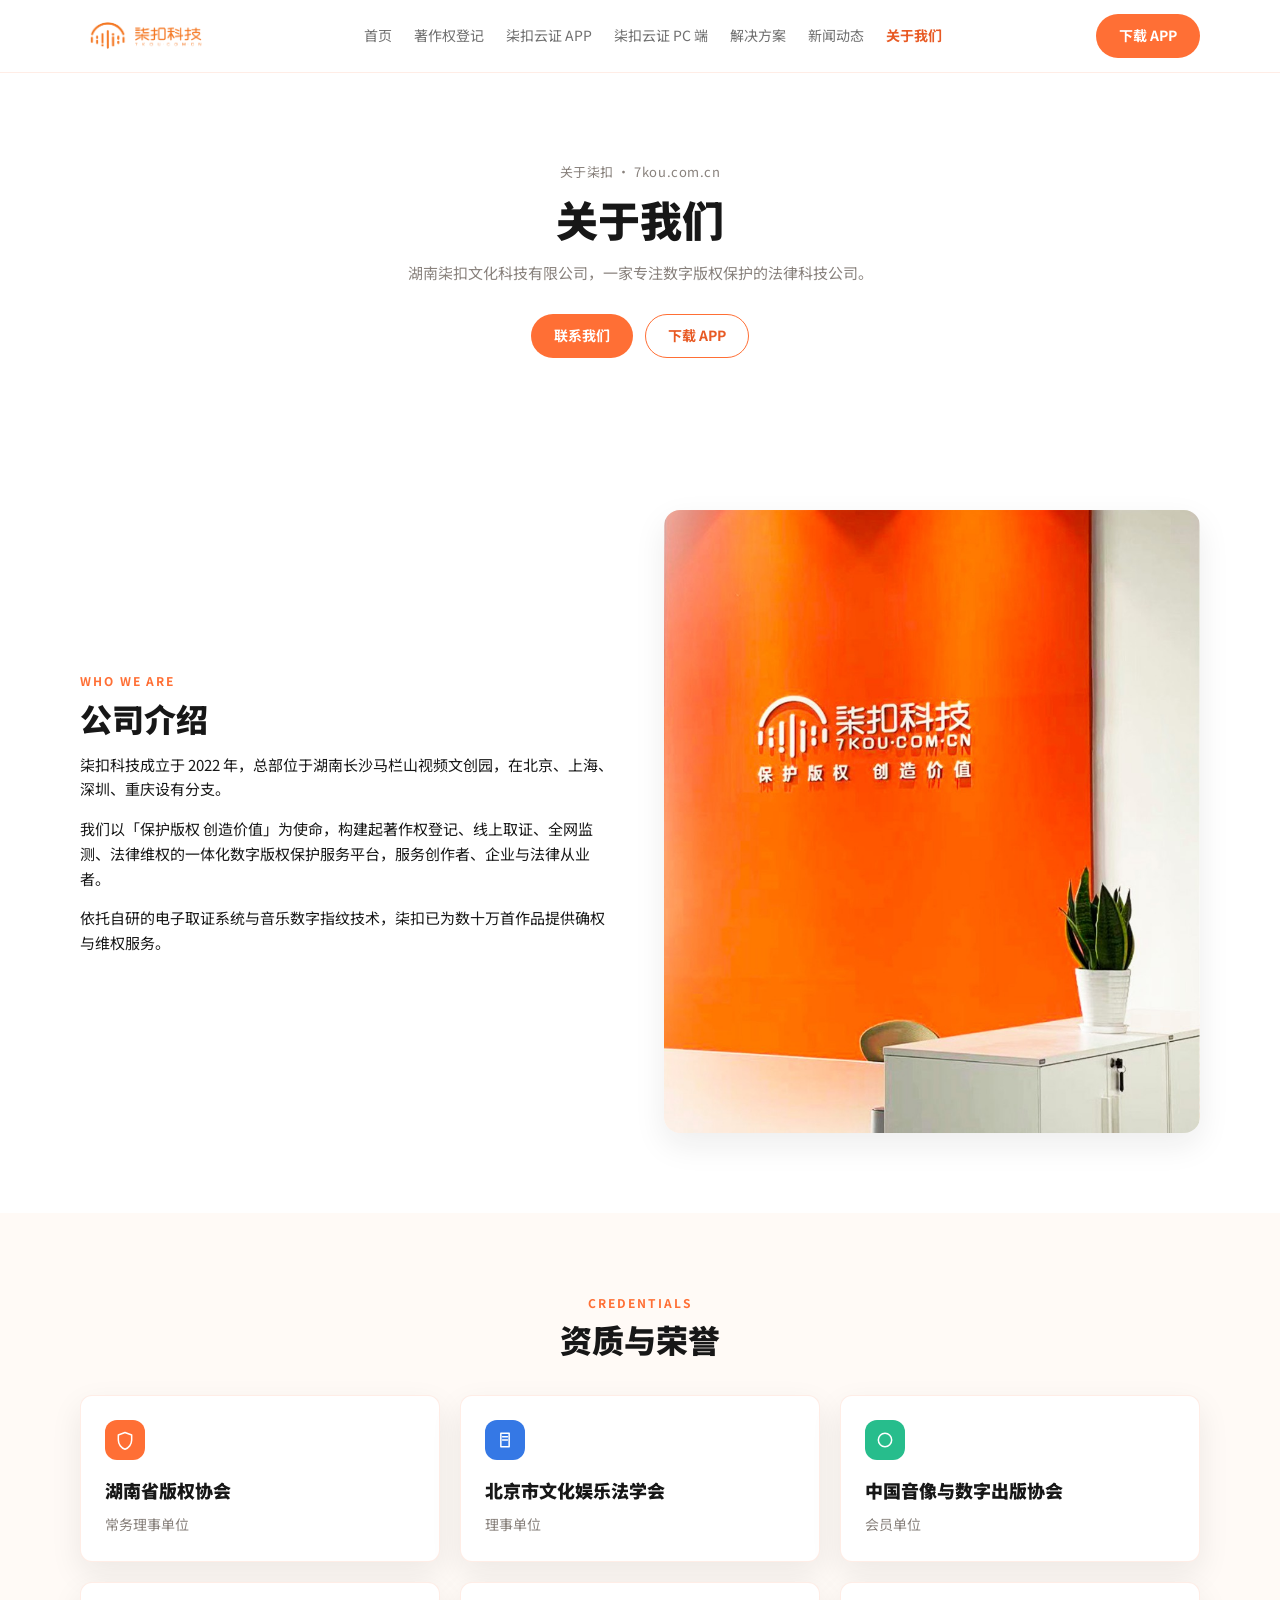
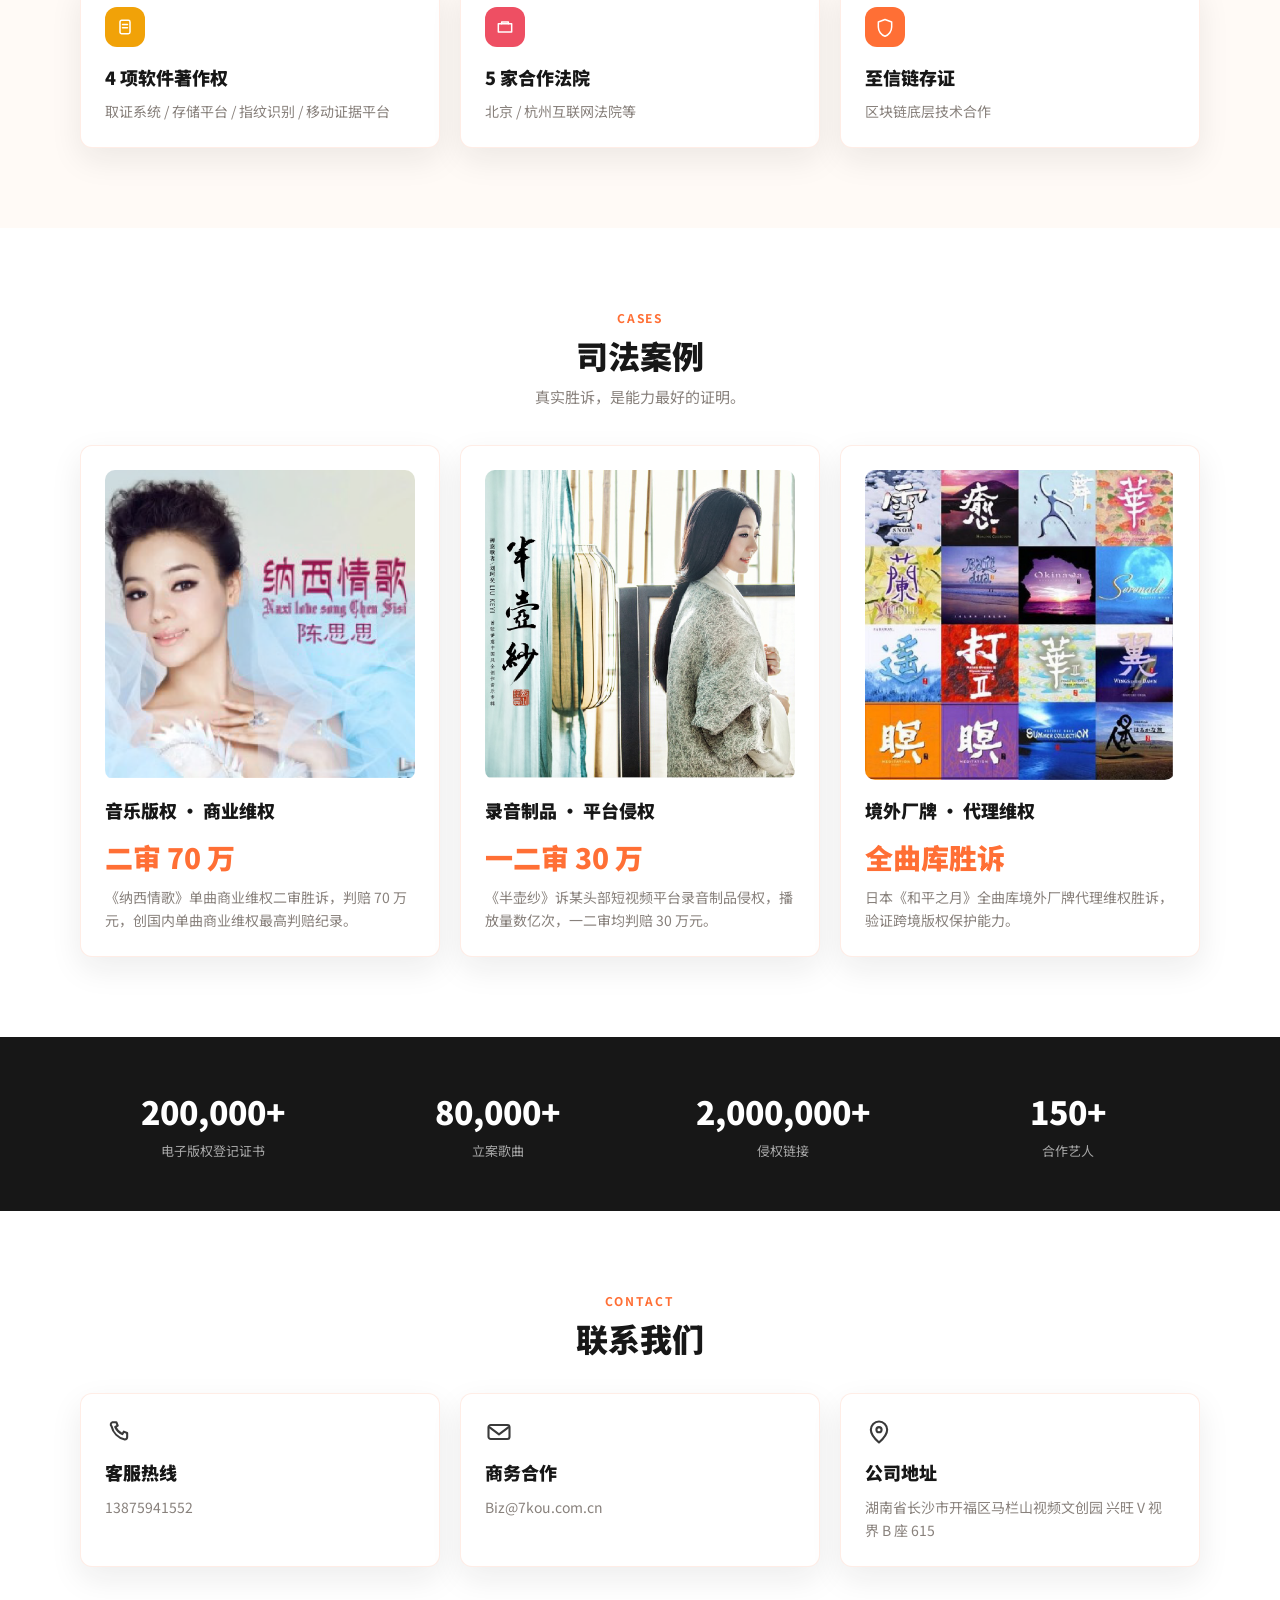
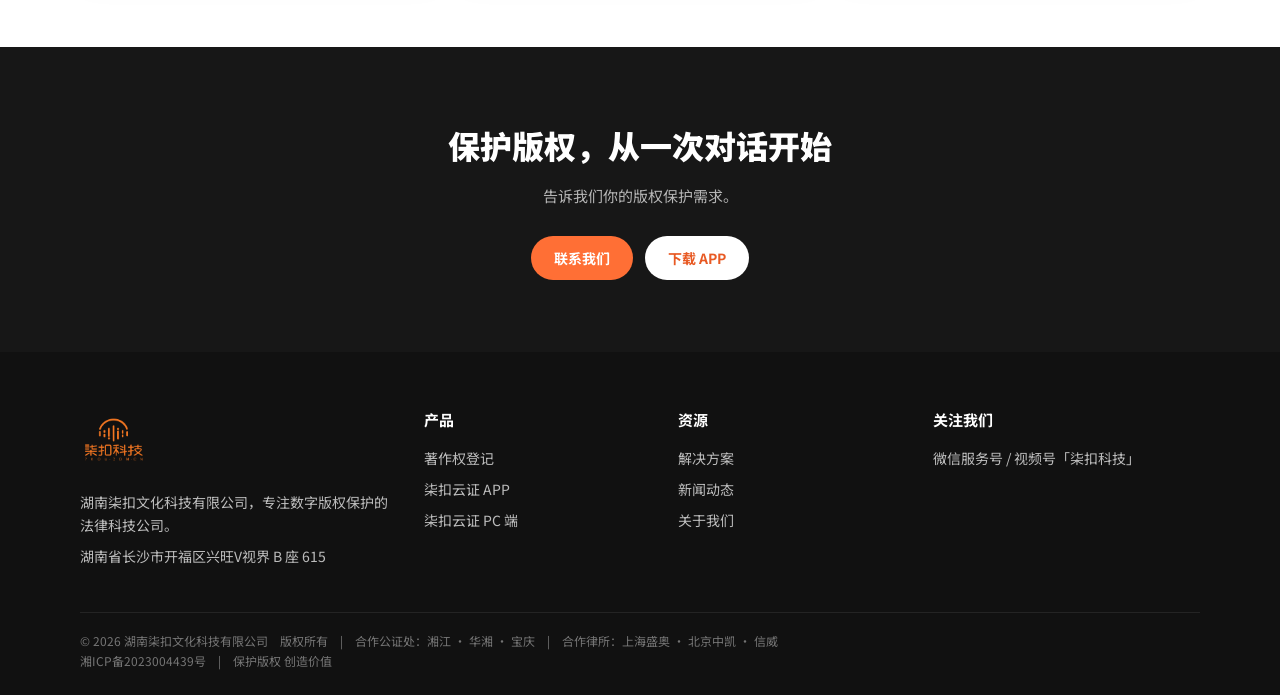
==== about.html @ 28de8e58 "Add the Qikou official website pages, assets, and UI review screenshots. Co-authored-by: Cursor <cur" ====
<!DOCTYPE html>
<html lang="zh-CN">
<head>
  <meta charset="UTF-8">
  <meta name="viewport" content="width=device-width, initial-scale=1.0">
  <title>关于我们 · 柒扣科技</title>
  <link rel="stylesheet" href="assets/site.css">
</head>
<body>
  <header class="site-header">
    <div class="wrap header-inner">
      <a class="brand" href="index.html">
        <img class="brand-logo brand-logo-h" src="assets/logo-h.png" alt="柒扣科技">
      </a>
      <button class="menu-toggle" type="button" aria-label="打开菜单">☰</button>
      <nav class="nav">
        <a href="index.html">首页</a>
        <a href="copyright.html">著作权登记</a>
        <a href="app.html">柒扣云证 APP</a>
        <a href="pc.html">柒扣云证 PC 端</a>
        <a href="solutions.html">解决方案</a>
        <a href="news.html">新闻动态</a>
        <a class="is-active" href="about.html">关于我们</a>
      </nav>
      <a class="btn btn-primary header-cta" href="download.html">下载 APP</a>
    </div>
  </header>

  <section class="hero">
    <div class="wrap">
      <p class="eyebrow">关于柒扣 · 7kou.com.cn</p>
      <h1>关于我们</h1>
      <p class="lead">湖南柒扣文化科技有限公司，一家专注数字版权保护的法律科技公司。</p>
      <div class="hero-actions">
        <a class="btn btn-primary" href="#contact">联系我们</a>
        <a class="btn btn-ghost" href="download.html">下载 APP</a>
      </div>
    </div>
  </section>

  <section class="section">
    <div class="wrap split">
      <div>
        <p class="section-kicker">WHO WE ARE</p>
        <h2 class="section-title">公司介绍</h2>
        <p>柒扣科技成立于 2022 年，总部位于湖南长沙马栏山视频文创园，在北京、上海、深圳、重庆设有分支。</p>
        <p>我们以「保护版权 创造价值」为使命，构建起著作权登记、线上取证、全网监测、法律维权的一体化数字版权保护服务平台，服务创作者、企业与法律从业者。</p>
        <p>依托自研的电子取证系统与音乐数字指纹技术，柒扣已为数十万首作品提供确权与维权服务。</p>
      </div>
      <img class="fill-photo is-wide" src="assets/fill-office.png" alt="柒扣科技办公前台">
    </div>
  </section>

  <section class="section is-soft">
    <div class="wrap">
      <div class="section-head">
        <p class="section-kicker">CREDENTIALS</p>
        <h2 class="section-title">资质与荣誉</h2>
      </div>
      <div class="cards cards-6">
        <article class="card">
          <div class="icon-box icon-orange" aria-hidden="true"><svg viewBox="0 0 24 24"><path d="M12 3 4 6v6c0 5 3.4 9.7 8 11 4.6-1.3 8-6 8-11V6l-8-3z"></path></svg></div>
          <h3>湖南省版权协会</h3>
          <p>常务理事单位</p>
        </article>
        <article class="card">
          <div class="icon-box icon-video" aria-hidden="true"><svg viewBox="0 0 24 24"><path d="M7 4h10v16H7z"></path><path d="M9 8h6M9 12h6"></path></svg></div>
          <h3>北京市文化娱乐法学会</h3>
          <p>理事单位</p>
        </article>
        <article class="card">
          <div class="icon-box icon-safe" aria-hidden="true"><svg viewBox="0 0 24 24"><circle cx="12" cy="12" r="8"></circle></svg></div>
          <h3>中国音像与数字出版协会</h3>
          <p>会员单位</p>
        </article>
        <article class="card">
          <div class="icon-box icon-web" aria-hidden="true"><svg viewBox="0 0 24 24"><rect x="6" y="4" width="12" height="16" rx="2"></rect><path d="M9 9h6M9 13h6"></path></svg></div>
          <h3>4 项软件著作权</h3>
          <p>取证系统 / 存储平台 / 指纹识别 / 移动证据平台</p>
        </article>
        <article class="card">
          <div class="icon-box icon-audio" aria-hidden="true"><svg viewBox="0 0 24 24"><path d="M4 8h16v10H4z"></path><path d="M8 8V6h8v2"></path></svg></div>
          <h3>5 家合作法院</h3>
          <p>北京 / 杭州互联网法院等</p>
        </article>
        <article class="card">
          <div class="icon-box icon-orange" aria-hidden="true"><svg viewBox="0 0 24 24"><path d="M12 3 4 6v6c0 5 3.4 9.7 8 11 4.6-1.3 8-6 8-11V6l-8-3z"></path></svg></div>
          <h3>至信链存证</h3>
          <p>区块链底层技术合作</p>
        </article>
      </div>
    </div>
  </section>

  <section class="section">
    <div class="wrap">
      <div class="section-head">
        <p class="section-kicker">CASES</p>
        <h2 class="section-title">司法案例</h2>
        <p class="section-desc">真实胜诉，是能力最好的证明。</p>
      </div>
      <div class="cards cards-3">
        <article class="card case-card">
          <img class="case-cover" src="assets/柒扣科技登录界面-13.png" alt="纳西情歌">
          <h3>音乐版权 · 商业维权</h3>
          <p class="amount">二审 70 万</p>
          <p>《纳西情歌》单曲商业维权二审胜诉，判赔 70 万元，创国内单曲商业维权最高判赔纪录。</p>
        </article>
        <article class="card case-card">
          <img class="case-cover" src="assets/柒扣科技登录界面-14.png" alt="半壶纱">
          <h3>录音制品 · 平台侵权</h3>
          <p class="amount">一二审 30 万</p>
          <p>《半壶纱》诉某头部短视频平台录音制品侵权，播放量数亿次，一二审均判赔 30 万元。</p>
        </article>
        <article class="card case-card">
          <img class="case-cover" src="assets/柒扣科技登录界面-15.png" alt="日本和平之月全曲库">
          <h3>境外厂牌 · 代理维权</h3>
          <p class="amount">全曲库胜诉</p>
          <p>日本《和平之月》全曲库境外厂牌代理维权胜诉，验证跨境版权保护能力。</p>
        </article>
      </div>
    </div>
  </section>

  <section class="stats">
    <div class="wrap stats-grid">
      <div><b>200,000+</b><span>电子版权登记证书</span></div>
      <div><b>80,000+</b><span>立案歌曲</span></div>
      <div><b>2,000,000+</b><span>侵权链接</span></div>
      <div><b>150+</b><span>合作艺人</span></div>
    </div>
  </section>

  <section class="section" id="contact">
    <div class="wrap">
      <div class="section-head">
        <p class="section-kicker">CONTACT</p>
        <h2 class="section-title">联系我们</h2>
      </div>
      <div class="cards cards-3">
        <article class="card">
          <div class="contact-icon" aria-hidden="true"><svg viewBox="0 0 24 24"><path d="M6.4 3.6h3.3l1.2 2.9-2.1 1.2a12.2 12.2 0 0 0 6.1 6.1l1.2-2.1 2.9 1.2v3.3A2 2 0 0 1 17 18.4 15.2 15.2 0 0 1 5.6 7a2 2 0 0 1 .8-3.4z"></path></svg></div>
          <h3>客服热线</h3>
          <p><a href="tel:13875941552">13875941552</a></p>
        </article>
        <article class="card">
          <div class="contact-icon" aria-hidden="true"><svg viewBox="0 0 24 24"><rect x="3" y="6" width="18" height="12" rx="2"></rect><path d="m4 8 8 6 8-6"></path></svg></div>
          <h3>商务合作</h3>
          <p><a href="mailto:Biz@7kou.com.cn">Biz@7kou.com.cn</a></p>
        </article>
        <article class="card">
          <div class="contact-icon" aria-hidden="true"><svg viewBox="0 0 24 24"><path d="M12 21s7-6.2 7-11a7 7 0 1 0-14 0c0 4.8 7 11 7 11z"></path><circle cx="12" cy="10" r="2.2"></circle></svg></div>
          <h3>公司地址</h3>
          <p>湖南省长沙市开福区马栏山视频文创园 兴旺 V 视界 B 座 615</p>
        </article>
      </div>
    </div>
  </section>

  <section class="cta">
    <div class="wrap">
      <h2>保护版权，从一次对话开始</h2>
      <p>告诉我们你的版权保护需求。</p>
      <div class="cta-actions">
        <a class="btn btn-primary" href="tel:13875941552">联系我们</a>
        <a class="btn btn-light" href="download.html">下载 APP</a>
      </div>
    </div>
  </section>

  <footer class="site-footer">
    <div class="wrap footer-grid">
      <div>
        <a class="brand" href="index.html"><img class="brand-logo brand-logo-v" src="assets/logo-v.png" alt="柒扣科技"></a>
        <p>湖南柒扣文化科技有限公司，专注数字版权保护的法律科技公司。</p>
        <p>湖南省长沙市开福区兴旺V视界 B 座 615</p>
      </div>
      <div><h3>产品</h3><a href="copyright.html">著作权登记</a><a href="app.html">柒扣云证 APP</a><a href="pc.html">柒扣云证 PC 端</a></div>
      <div><h3>资源</h3><a href="solutions.html">解决方案</a><a href="news.html">新闻动态</a><a href="about.html">关于我们</a></div>
      <div><h3>关注我们</h3><p>微信服务号 / 视频号「柒扣科技」</p></div>
    </div>
    <div class="wrap footer-bottom">
      © 2026 湖南柒扣文化科技有限公司　版权所有　|　合作公证处：湘江 · 华湘 · 宝庆　|　合作律所：上海盛奥 · 北京中凯 · 信威<br>
      湘ICP备2023004439号　|　保护版权 创造价值
    </div>
  </footer>
  <script src="assets/site.js"></script>
</body>
</html>
---- assets/site.css ----
@import url("fonts.css");

:root {
  --orange: #ff6f35;
  --orange-dark: #e85a24;
  --orange-soft: #fff0e8;
  --orange-faint: #fffaf6;
  --paper: #fff8f3;
  --text: #171717;
  --muted: #88817c;
  --line: rgba(255, 111, 53, 0.12);
  --card: #fff;
  --shadow: 0 12px 32px rgba(23, 23, 23, 0.08);
  --radius: 12px;
  --photo: #26bda9;
  --photo-bg: #dff8f2;
  --web: #f1a208;
  --web-bg: #fff2d8;
  --audio: #ee4f63;
  --audio-bg: #ffe4ea;
  --video: #3578e5;
  --video-bg: #e3edff;
  --screen: #a94ee8;
  --screen-bg: #f0ddff;
  --safe: #27bd8c;
  --safe-bg: #ddf8ed;
}

*,
*::before,
*::after {
  box-sizing: border-box;
}

html,
body {
  margin: 0;
  min-height: 100%;
}

body {
  background: #fff;
  color: var(--text);
  font-family: var(--body-font);
  font-size: 15px;
  line-height: 1.65;
}

a {
  color: inherit;
  text-decoration: none;
}

img {
  max-width: 100%;
}

.wrap {
  width: min(1120px, calc(100% - 48px));
  margin: 0 auto;
}

.site-header {
  position: sticky;
  top: 0;
  z-index: 20;
  background: rgba(255, 255, 255, 0.96);
  border-bottom: 1px solid var(--line);
}

.header-inner {
  min-height: 72px;
  display: flex;
  align-items: center;
  gap: 24px;
}

.brand {
  display: inline-flex;
  align-items: center;
  flex-shrink: 0;
}

.brand-logo {
  display: block;
  width: auto;
  height: auto;
}

.brand-logo-h {
  height: 42px;
}

.brand-logo-v {
  width: 66px;
}

.nav {
  flex: 1;
  display: flex;
  justify-content: center;
  gap: 22px;
  font-size: 14px;
  color: rgba(23, 23, 23, 0.62);
}

.nav a:hover,
.nav a.is-active {
  color: var(--orange-dark);
  font-weight: 700;
}

.header-cta {
  margin-left: auto;
}

.btn {
  display: inline-flex;
  align-items: center;
  justify-content: center;
  min-height: 44px;
  padding: 0 22px;
  border-radius: 999px;
  border: 1px solid transparent;
  font-family: var(--title-font);
  font-size: 14px;
  font-weight: 700;
  cursor: pointer;
}

.btn-primary {
  background: var(--orange);
  color: #fff;
}

.btn-primary:hover {
  background: var(--orange-dark);
}

.btn-ghost {
  background: #fff;
  color: var(--orange-dark);
  border-color: var(--orange);
}

.btn-ghost:hover {
  background: var(--orange-soft);
}

.btn-on-dark {
  background: transparent;
  color: #fff;
  border-color: rgba(255, 255, 255, 0.7);
}

.btn-on-dark:hover {
  background: rgba(255, 255, 255, 0.08);
}

.btn-light {
  background: #fff;
  color: var(--orange-dark);
}

.hero {
  padding: 88px 0 72px;
  text-align: center;
}

.hero.is-split {
  text-align: left;
}

.hero-grid {
  display: grid;
  grid-template-columns: 1.35fr 0.65fr;
  gap: 32px;
  align-items: center;
}

.eyebrow {
  margin: 0 0 12px;
  color: var(--muted);
  font-size: 13px;
  letter-spacing: 0.04em;
}

.hero h1,
.section-title {
  margin: 0;
  font-family: var(--title-font);
  font-weight: 900;
  line-height: 1.2;
}

.hero h1 {
  font-size: 42px;
}

.hero h1 em,
.section-title em,
.mark {
  font-style: normal;
  color: var(--orange);
}

.lead {
  max-width: 640px;
  margin: 16px auto 0;
  color: var(--muted);
}

.hero.is-split .lead {
  margin-left: 0;
}

.hero-actions,
.cta-actions {
  display: flex;
  justify-content: center;
  gap: 12px;
  margin-top: 28px;
  flex-wrap: wrap;
}

.hero.is-split .hero-actions,
.split .hero-actions {
  justify-content: flex-start;
}

.hero.is-split .hero-actions {
  flex-wrap: nowrap;
}

.hero.is-split .hero-actions .btn {
  flex-shrink: 0;
  white-space: nowrap;
}

.section {
  padding: 80px 0;
}

.section.is-soft {
  background: var(--orange-faint);
}

.section.is-peach {
  background: var(--orange-soft);
}

.section-head {
  text-align: center;
  margin-bottom: 36px;
}

.section-kicker {
  margin: 0 0 8px;
  color: var(--orange);
  font-size: 12px;
  font-weight: 700;
  letter-spacing: 0.16em;
}

.section-title {
  font-size: 32px;
}

.section-desc {
  max-width: 560px;
  margin: 10px auto 0;
  color: var(--muted);
}

.cards {
  display: grid;
  gap: 20px;
}

.cards-3 {
  grid-template-columns: repeat(3, 1fr);
}

.cards-2 {
  grid-template-columns: repeat(2, 1fr);
}

.cards-6 {
  grid-template-columns: repeat(3, 1fr);
}

.card {
  background: var(--card);
  border: 1px solid var(--line);
  border-radius: var(--radius);
  box-shadow: var(--shadow);
  padding: 24px;
}

.icon-box {
  width: 40px;
  height: 40px;
  display: grid;
  place-items: center;
  border-radius: 12px;
  margin-bottom: 16px;
}

.icon-box svg {
  width: 20px;
  height: 20px;
  fill: none;
  stroke: currentColor;
  stroke-width: 1.8;
  stroke-linecap: round;
  stroke-linejoin: round;
}

.icon-orange { background: var(--orange); color: #fff; }
.icon-photo { background: var(--photo); color: #fff; }
.icon-web { background: var(--web); color: #fff; }
.icon-audio { background: var(--audio); color: #fff; }
.icon-video { background: var(--video); color: #fff; }
.icon-screen { background: var(--screen); color: #fff; }
.icon-safe { background: var(--safe); color: #fff; }

.card h3,
.role-card h3,
.news-card h3,
.case-card h3 {
  margin: 0 0 8px;
  font-family: var(--title-font);
  font-size: 18px;
  font-weight: 900;
}

.card p,
.role-card p,
.news-card p {
  margin: 0;
  color: var(--muted);
  font-size: 14px;
}

.card-link {
  display: inline-block;
  margin-top: 16px;
  color: var(--orange-dark);
  font-weight: 700;
  font-size: 14px;
}

.pill {
  display: inline-flex;
  align-items: center;
  min-height: 26px;
  padding: 0 10px;
  border-radius: 999px;
  background: var(--orange-soft);
  color: var(--orange-dark);
  font-size: 12px;
  font-weight: 700;
}

.split {
  display: grid;
  grid-template-columns: 1fr 1fr;
  gap: 48px;
  align-items: center;
}

.steps {
  display: grid;
  gap: 16px;
  margin: 20px 0 0;
  padding: 0;
  list-style: none;
}

.steps li {
  display: grid;
  grid-template-columns: 28px 1fr;
  gap: 12px;
}

.step-num {
  width: 28px;
  height: 28px;
  border-radius: 50%;
  display: grid;
  place-items: center;
  background: var(--orange);
  color: #fff;
  font-size: 13px;
  font-weight: 700;
}

.fill-photo {
  width: 100%;
  height: auto;
  aspect-ratio: 3 / 4;
  object-fit: cover;
  border-radius: 16px;
  box-shadow: var(--shadow);
  display: block;
}

.fill-photo.is-wide {
  aspect-ratio: auto;
  min-height: 280px;
  height: 100%;
}

.contact-icon {
  width: 28px;
  height: 28px;
  margin-bottom: 12px;
  color: #3a3a3a;
}

.contact-icon svg {
  width: 28px;
  height: 28px;
  fill: none;
  stroke: currentColor;
  stroke-width: 1.8;
  stroke-linecap: round;
  stroke-linejoin: round;
}

.case-cover {
  width: 100%;
  aspect-ratio: 1;
  object-fit: cover;
  border-radius: 10px;
  margin-bottom: 16px;
  display: block;
}

.hero-slider {
  position: relative;
  width: 100%;
  max-width: 280px;
  margin-left: auto;
}

.hero-slider-viewport {
  overflow: hidden;
  background: #fff;
}

.hero-slider-track {
  display: flex;
  transition: transform 0.5s ease;
}

.hero-slide {
  flex: 0 0 100%;
  min-width: 0;
  display: flex;
  justify-content: center;
  align-items: center;
  padding: 8px 8px 32px;
}

.phone-shell {
  width: 240px;
  max-width: 100%;
  height: auto;
  aspect-ratio: 390 / 844;
  background: #171717;
  border-radius: 36px;
  padding: 12px 10px 14px;
  box-shadow: 0 16px 40px rgba(23, 23, 23, 0.18);
  overflow: hidden;
}

.phone-shell img {
  display: block;
  width: 100%;
  height: 100%;
  object-fit: cover;
  border-radius: 26px;
}

.slider-btn {
  position: absolute;
  top: 50%;
  z-index: 2;
  width: 40px;
  height: 40px;
  border: 0;
  border-radius: 50%;
  background: rgba(17, 17, 17, 0.55);
  color: #fff;
  font-size: 28px;
  line-height: 1;
  cursor: pointer;
  transform: translateY(-50%);
}

.slider-btn:hover {
  background: var(--orange);
}

.slider-btn.is-prev { left: 12px; }
.slider-btn.is-next { right: 12px; }

.slider-dots {
  position: absolute;
  left: 0;
  right: 0;
  bottom: 14px;
  display: flex;
  justify-content: center;
  gap: 8px;
}

.slider-dots button {
  width: 8px;
  height: 8px;
  padding: 0;
  border: 0;
  border-radius: 50%;
  background: rgba(23, 23, 23, 0.22);
  cursor: pointer;
}

.slider-dots button.is-active {
  width: 22px;
  border-radius: 999px;
  background: var(--orange);
}

.stats {
  background: #171717;
  color: #fff;
  padding: 48px 0;
}

.stats-grid {
  display: grid;
  grid-template-columns: repeat(4, 1fr);
  gap: 20px;
  text-align: center;
}

.stats b {
  display: block;
  font-family: var(--title-font);
  font-size: 32px;
  font-weight: 900;
}

.stats span {
  color: rgba(255, 255, 255, 0.62);
  font-size: 13px;
}

.case-card .amount {
  margin: 8px 0 6px;
  color: var(--orange);
  font-family: var(--title-font);
  font-size: 28px;
  font-weight: 900;
}

.role-card ul,
.bullet-list {
  margin: 12px 0 0;
  padding-left: 18px;
  color: var(--muted);
  font-size: 14px;
}

.role-card .sub {
  color: var(--orange);
  font-size: 13px;
  font-weight: 700;
}

.cta {
  background: #171717;
  color: #fff;
  padding: 72px 0;
  text-align: center;
}

.cta h2 {
  margin: 0;
  font-family: var(--title-font);
  font-size: 32px;
  font-weight: 900;
}

.cta p {
  margin: 12px 0 0;
  color: rgba(255, 255, 255, 0.68);
}

.site-footer {
  background: #111;
  color: rgba(255, 255, 255, 0.72);
  padding: 56px 0 24px;
  font-size: 14px;
}

.footer-grid {
  display: grid;
  grid-template-columns: 1.4fr 1fr 1fr 1.2fr;
  gap: 32px;
}

.site-footer h3 {
  margin: 0 0 14px;
  color: #fff;
  font-size: 15px;
  font-family: var(--title-font);
}

.site-footer a,
.site-footer p {
  display: block;
  margin: 0 0 8px;
}

.site-footer .brand {
  display: block;
  margin-bottom: 16px;
}

.footer-bottom {
  margin-top: 36px;
  padding-top: 18px;
  border-top: 1px solid rgba(255, 255, 255, 0.08);
  color: rgba(255, 255, 255, 0.42);
  font-size: 12px;
}

.news-card {
  display: grid;
  grid-template-columns: 160px 1fr;
  gap: 20px;
  align-items: start;
}

.news-meta {
  color: var(--muted);
  font-size: 13px;
}

.news-source {
  margin-top: 10px;
  color: var(--muted);
  font-size: 12px;
}

.menu-toggle {
  display: none;
  margin-left: auto;
  background: none;
  border: 0;
  font-size: 22px;
}

@media (max-width: 900px) {
  .nav,
  .header-cta {
    display: none;
  }

  .nav.is-open,
  .header-cta.is-open {
    display: flex;
  }

  .header-inner {
    flex-wrap: wrap;
    padding: 12px 0;
  }

  .menu-toggle {
    display: block;
  }

  .nav.is-open {
    width: 100%;
    flex-direction: column;
    align-items: flex-start;
    gap: 12px;
  }

  .hero h1 {
    font-size: 30px;
  }

  .brand-logo-h {
    height: 36px;
  }

  .hero.is-split .hero-actions {
    flex-wrap: wrap;
  }

  .hero-slider {
    max-width: 260px;
    margin: 0 auto;
  }

  .phone-shell {
    width: 220px;
  }

  .hero-grid,
  .split,
  .cards-3,
  .cards-6,
  .stats-grid,
  .footer-grid,
  .news-card {
    grid-template-columns: 1fr;
  }

  .section {
    padding: 56px 0;
  }
}
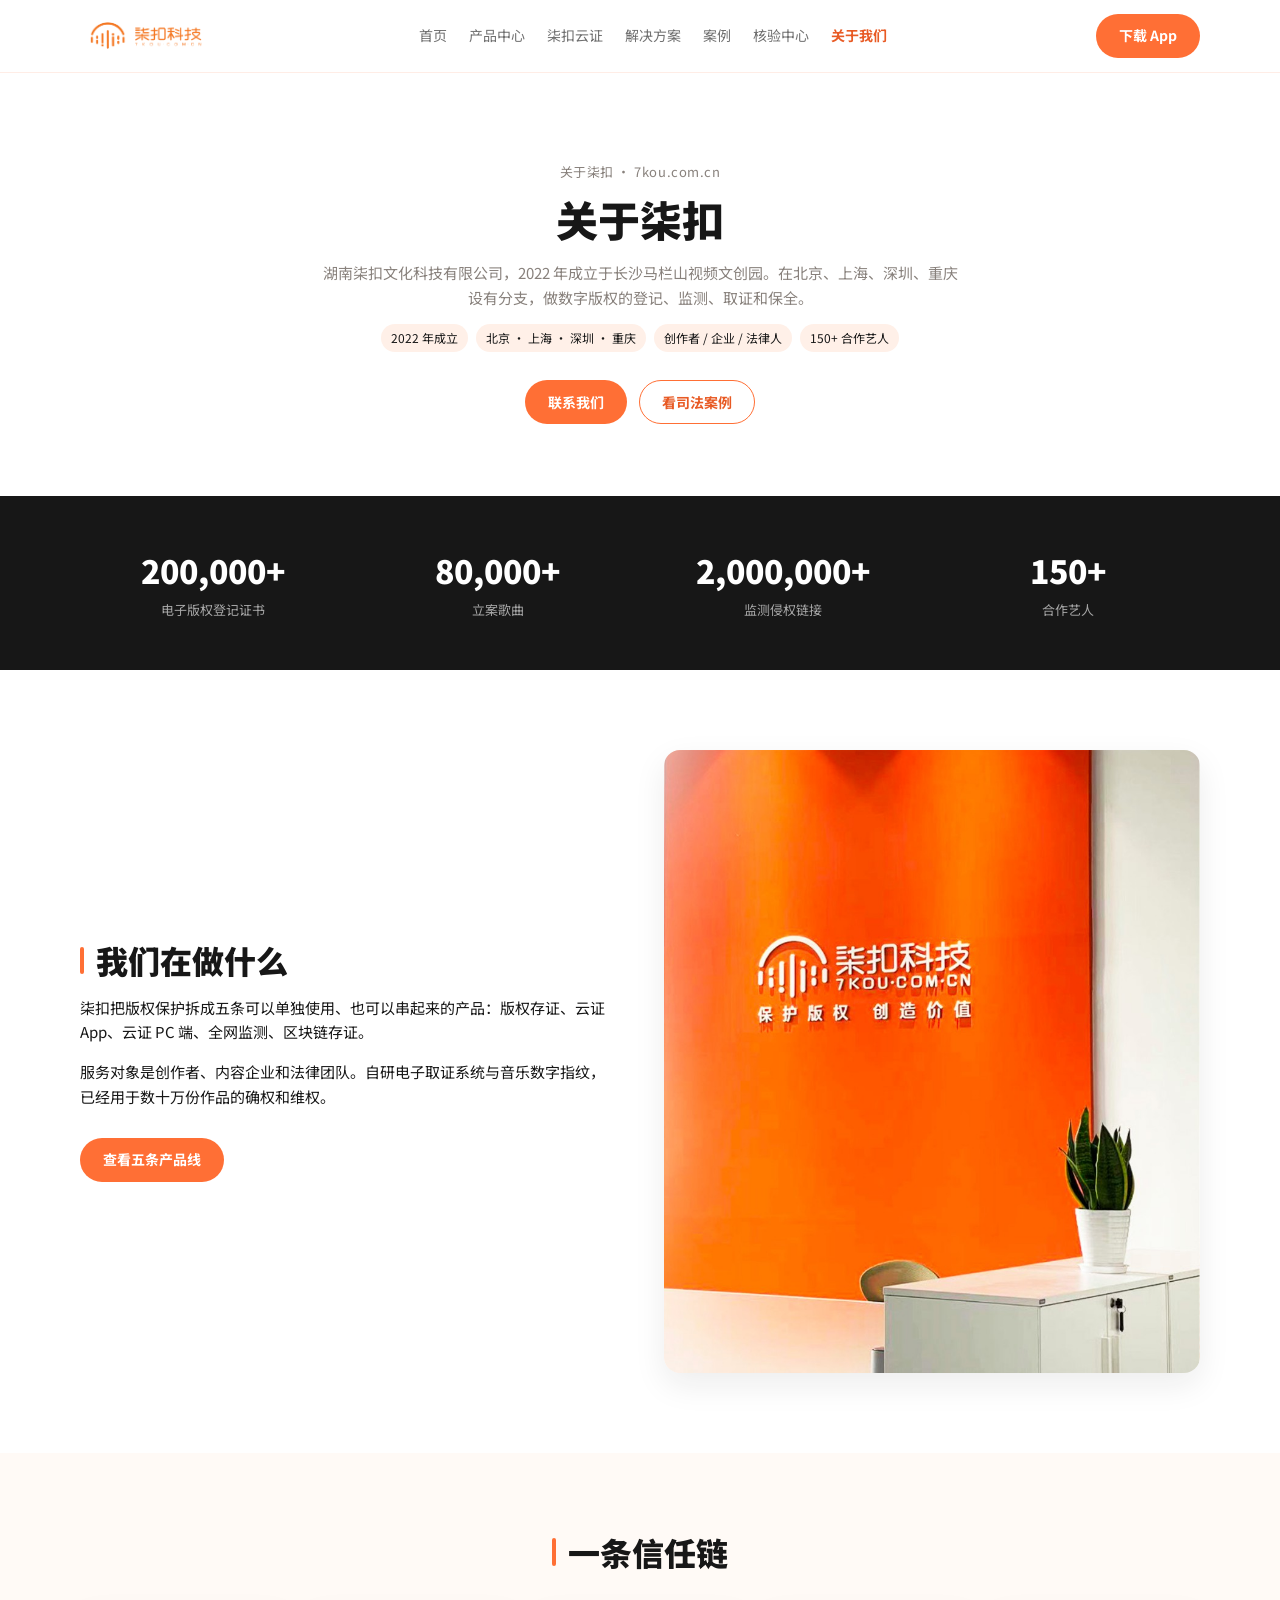
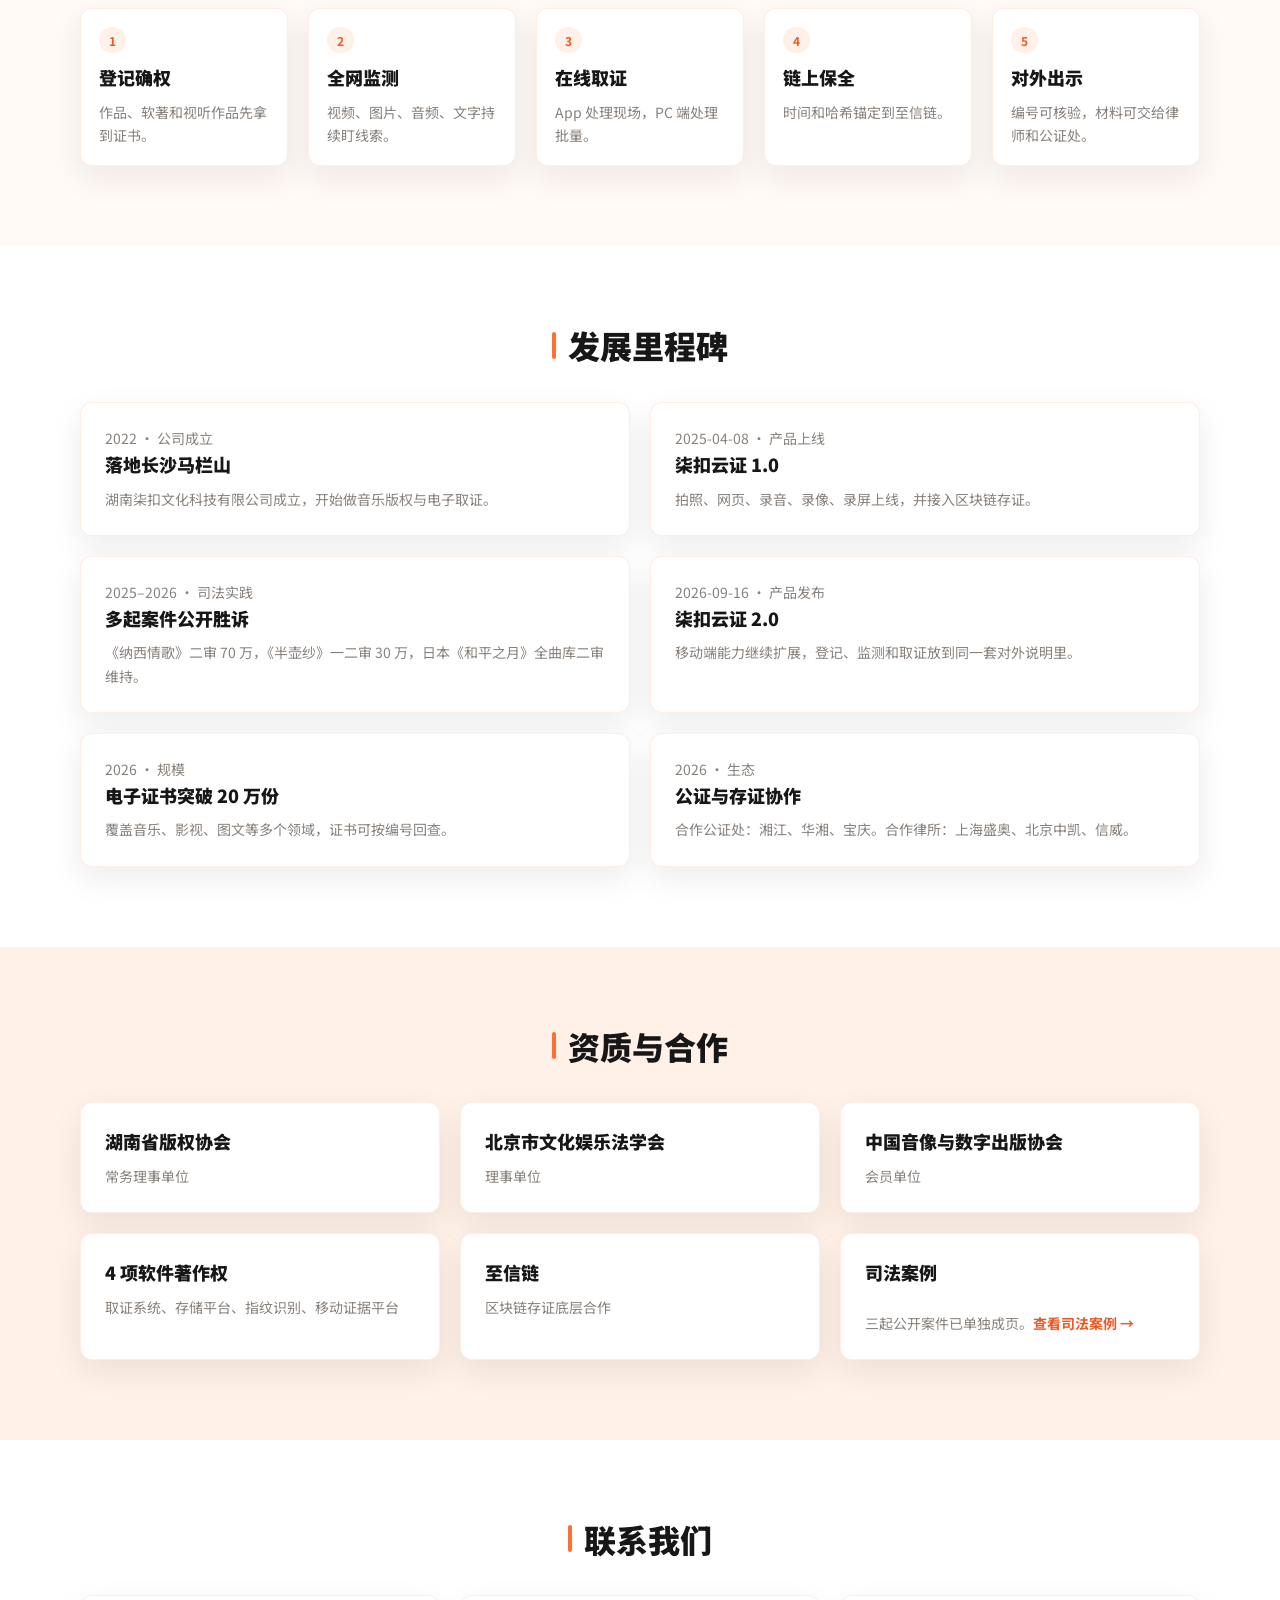
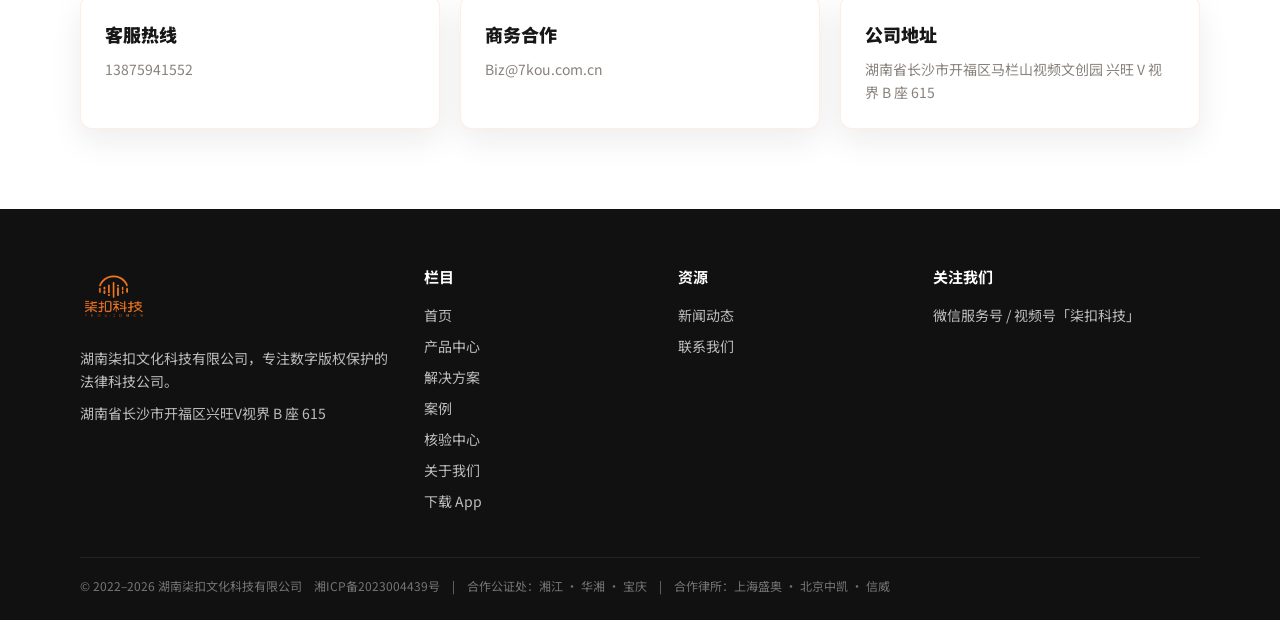
==== commit 24e4d7c1: "Publish the updated Qikou website and page screenshots. The homepage, navigation, and product pages " ====
--- a/about.html
+++ b/about.html
@@ -9,43 +9,55 @@
 <body>
   <header class="site-header">
     <div class="wrap header-inner">
-      <a class="brand" href="index.html">
-        <img class="brand-logo brand-logo-h" src="assets/logo-h.png" alt="柒扣科技">
-      </a>
+      <a class="brand" href="index.html"><img class="brand-logo brand-logo-h" src="assets/logo-h.png" alt="柒扣科技"></a>
       <button class="menu-toggle" type="button" aria-label="打开菜单">☰</button>
       <nav class="nav">
         <a href="index.html">首页</a>
-        <a href="copyright.html">著作权登记</a>
-        <a href="app.html">柒扣云证 APP</a>
-        <a href="pc.html">柒扣云证 PC 端</a>
+        <a href="products.html">产品中心</a>
+        <a href="pc.html">柒扣云证</a>
         <a href="solutions.html">解决方案</a>
-        <a href="news.html">新闻动态</a>
+        <a href="cases.html">案例</a>
+        <a href="download.html#verify">核验中心</a>
         <a class="is-active" href="about.html">关于我们</a>
       </nav>
-      <a class="btn btn-primary header-cta" href="download.html">下载 APP</a>
+      <a class="btn btn-primary header-cta" href="download.html">下载 App</a>
     </div>
   </header>
 
   <section class="hero">
     <div class="wrap">
       <p class="eyebrow">关于柒扣 · 7kou.com.cn</p>
-      <h1>关于我们</h1>
-      <p class="lead">湖南柒扣文化科技有限公司，一家专注数字版权保护的法律科技公司。</p>
+      <h1>关于柒扣</h1>
+      <p class="lead">湖南柒扣文化科技有限公司，2022 年成立于长沙马栏山视频文创园。在北京、上海、深圳、重庆设有分支，做数字版权的登记、监测、取证和保全。</p>
+      <div class="chip-row" style="justify-content:center">
+        <span class="chip">2022 年成立</span>
+        <span class="chip">北京 · 上海 · 深圳 · 重庆</span>
+        <span class="chip">创作者 / 企业 / 法律人</span>
+        <span class="chip">150+ 合作艺人</span>
+      </div>
       <div class="hero-actions">
         <a class="btn btn-primary" href="#contact">联系我们</a>
-        <a class="btn btn-ghost" href="download.html">下载 APP</a>
+        <a class="btn btn-ghost" href="cases.html">看司法案例</a>
       </div>
+    </div>
+  </section>
+
+  <section class="stats">
+    <div class="wrap stats-grid">
+      <div><b>200,000+</b><span>电子版权登记证书</span></div>
+      <div><b>80,000+</b><span>立案歌曲</span></div>
+      <div><b>2,000,000+</b><span>监测侵权链接</span></div>
+      <div><b>150+</b><span>合作艺人</span></div>
     </div>
   </section>
 
   <section class="section">
     <div class="wrap split">
       <div>
-        <p class="section-kicker">WHO WE ARE</p>
-        <h2 class="section-title">公司介绍</h2>
-        <p>柒扣科技成立于 2022 年，总部位于湖南长沙马栏山视频文创园，在北京、上海、深圳、重庆设有分支。</p>
-        <p>我们以「保护版权 创造价值」为使命，构建起著作权登记、线上取证、全网监测、法律维权的一体化数字版权保护服务平台，服务创作者、企业与法律从业者。</p>
-        <p>依托自研的电子取证系统与音乐数字指纹技术，柒扣已为数十万首作品提供确权与维权服务。</p>
+        <h2 class="section-title is-marked">我们在做什么</h2>
+        <p>柒扣把版权保护拆成五条可以单独使用、也可以串起来的产品：版权存证、云证 App、云证 PC 端、全网监测、区块链存证。</p>
+        <p>服务对象是创作者、内容企业和法律团队。自研电子取证系统与音乐数字指纹，已经用于数十万份作品的确权和维权。</p>
+        <div class="hero-actions"><a class="btn btn-primary" href="products.html">查看五条产品线</a></div>
       </div>
       <img class="fill-photo is-wide" src="assets/fill-office.png" alt="柒扣科技办公前台">
     </div>
@@ -54,40 +66,14 @@
   <section class="section is-soft">
     <div class="wrap">
       <div class="section-head">
-        <p class="section-kicker">CREDENTIALS</p>
-        <h2 class="section-title">资质与荣誉</h2>
+        <h2 class="section-title is-marked">一条信任链</h2>
       </div>
-      <div class="cards cards-6">
-        <article class="card">
-          <div class="icon-box icon-orange" aria-hidden="true"><svg viewBox="0 0 24 24"><path d="M12 3 4 6v6c0 5 3.4 9.7 8 11 4.6-1.3 8-6 8-11V6l-8-3z"></path></svg></div>
-          <h3>湖南省版权协会</h3>
-          <p>常务理事单位</p>
-        </article>
-        <article class="card">
-          <div class="icon-box icon-video" aria-hidden="true"><svg viewBox="0 0 24 24"><path d="M7 4h10v16H7z"></path><path d="M9 8h6M9 12h6"></path></svg></div>
-          <h3>北京市文化娱乐法学会</h3>
-          <p>理事单位</p>
-        </article>
-        <article class="card">
-          <div class="icon-box icon-safe" aria-hidden="true"><svg viewBox="0 0 24 24"><circle cx="12" cy="12" r="8"></circle></svg></div>
-          <h3>中国音像与数字出版协会</h3>
-          <p>会员单位</p>
-        </article>
-        <article class="card">
-          <div class="icon-box icon-web" aria-hidden="true"><svg viewBox="0 0 24 24"><rect x="6" y="4" width="12" height="16" rx="2"></rect><path d="M9 9h6M9 13h6"></path></svg></div>
-          <h3>4 项软件著作权</h3>
-          <p>取证系统 / 存储平台 / 指纹识别 / 移动证据平台</p>
-        </article>
-        <article class="card">
-          <div class="icon-box icon-audio" aria-hidden="true"><svg viewBox="0 0 24 24"><path d="M4 8h16v10H4z"></path><path d="M8 8V6h8v2"></path></svg></div>
-          <h3>5 家合作法院</h3>
-          <p>北京 / 杭州互联网法院等</p>
-        </article>
-        <article class="card">
-          <div class="icon-box icon-orange" aria-hidden="true"><svg viewBox="0 0 24 24"><path d="M12 3 4 6v6c0 5 3.4 9.7 8 11 4.6-1.3 8-6 8-11V6l-8-3z"></path></svg></div>
-          <h3>至信链存证</h3>
-          <p>区块链底层技术合作</p>
-        </article>
+      <div class="cards cards-5">
+        <article class="card"><span class="pill">1</span><h3>登记确权</h3><p>作品、软著和视听作品先拿到证书。</p></article>
+        <article class="card"><span class="pill">2</span><h3>全网监测</h3><p>视频、图片、音频、文字持续盯线索。</p></article>
+        <article class="card"><span class="pill">3</span><h3>在线取证</h3><p>App 处理现场，PC 端处理批量。</p></article>
+        <article class="card"><span class="pill">4</span><h3>链上保全</h3><p>时间和哈希锚定到至信链。</p></article>
+        <article class="card"><span class="pill">5</span><h3>对外出示</h3><p>编号可核验，材料可交给律师和公证处。</p></article>
       </div>
     </div>
   </section>
@@ -95,75 +81,53 @@
   <section class="section">
     <div class="wrap">
       <div class="section-head">
-        <p class="section-kicker">CASES</p>
-        <h2 class="section-title">司法案例</h2>
-        <p class="section-desc">真实胜诉，是能力最好的证明。</p>
+        <h2 class="section-title is-marked">发展里程碑</h2>
       </div>
-      <div class="cards cards-3">
-        <article class="card case-card">
-          <img class="case-cover" src="assets/柒扣科技登录界面-13.png" alt="纳西情歌">
-          <h3>音乐版权 · 商业维权</h3>
-          <p class="amount">二审 70 万</p>
-          <p>《纳西情歌》单曲商业维权二审胜诉，判赔 70 万元，创国内单曲商业维权最高判赔纪录。</p>
-        </article>
-        <article class="card case-card">
-          <img class="case-cover" src="assets/柒扣科技登录界面-14.png" alt="半壶纱">
-          <h3>录音制品 · 平台侵权</h3>
-          <p class="amount">一二审 30 万</p>
-          <p>《半壶纱》诉某头部短视频平台录音制品侵权，播放量数亿次，一二审均判赔 30 万元。</p>
-        </article>
-        <article class="card case-card">
-          <img class="case-cover" src="assets/柒扣科技登录界面-15.png" alt="日本和平之月全曲库">
-          <h3>境外厂牌 · 代理维权</h3>
-          <p class="amount">全曲库胜诉</p>
-          <p>日本《和平之月》全曲库境外厂牌代理维权胜诉，验证跨境版权保护能力。</p>
-        </article>
+      <div class="cards cards-2">
+        <article class="card"><p class="news-meta">2022 · 公司成立</p><h3>落地长沙马栏山</h3><p>湖南柒扣文化科技有限公司成立，开始做音乐版权与电子取证。</p></article>
+        <article class="card"><p class="news-meta">2025-04-08 · 产品上线</p><h3>柒扣云证 1.0</h3><p>拍照、网页、录音、录像、录屏上线，并接入区块链存证。</p></article>
+        <article class="card"><p class="news-meta">2025–2026 · 司法实践</p><h3>多起案件公开胜诉</h3><p>《纳西情歌》二审 70 万，《半壶纱》一二审 30 万，日本《和平之月》全曲库二审维持。</p></article>
+        <article class="card"><p class="news-meta">2026-09-16 · 产品发布</p><h3>柒扣云证 2.0</h3><p>移动端能力继续扩展，登记、监测和取证放到同一套对外说明里。</p></article>
+        <article class="card"><p class="news-meta">2026 · 规模</p><h3>电子证书突破 20 万份</h3><p>覆盖音乐、影视、图文等多个领域，证书可按编号回查。</p></article>
+        <article class="card"><p class="news-meta">2026 · 生态</p><h3>公证与存证协作</h3><p>合作公证处：湘江、华湘、宝庆。合作律所：上海盛奥、北京中凯、信威。</p></article>
       </div>
     </div>
   </section>
 
-  <section class="stats">
-    <div class="wrap stats-grid">
-      <div><b>200,000+</b><span>电子版权登记证书</span></div>
-      <div><b>80,000+</b><span>立案歌曲</span></div>
-      <div><b>2,000,000+</b><span>侵权链接</span></div>
-      <div><b>150+</b><span>合作艺人</span></div>
+  <section class="section is-peach">
+    <div class="wrap">
+      <div class="section-head">
+        <h2 class="section-title is-marked">资质与合作</h2>
+      </div>
+      <div class="cards cards-3">
+        <article class="card"><h3>湖南省版权协会</h3><p>常务理事单位</p></article>
+        <article class="card"><h3>北京市文化娱乐法学会</h3><p>理事单位</p></article>
+        <article class="card"><h3>中国音像与数字出版协会</h3><p>会员单位</p></article>
+        <article class="card"><h3>4 项软件著作权</h3><p>取证系统、存储平台、指纹识别、移动证据平台</p></article>
+        <article class="card"><h3>至信链</h3><p>区块链存证底层合作</p></article>
+        <article class="card"><h3>司法案例</h3><p>三起公开案件已单独成页。<a class="card-link" href="cases.html">查看司法案例 →</a></p></article>
+      </div>
     </div>
   </section>
 
   <section class="section" id="contact">
     <div class="wrap">
       <div class="section-head">
-        <p class="section-kicker">CONTACT</p>
-        <h2 class="section-title">联系我们</h2>
+        <h2 class="section-title is-marked">联系我们</h2>
       </div>
       <div class="cards cards-3">
         <article class="card">
-          <div class="contact-icon" aria-hidden="true"><svg viewBox="0 0 24 24"><path d="M6.4 3.6h3.3l1.2 2.9-2.1 1.2a12.2 12.2 0 0 0 6.1 6.1l1.2-2.1 2.9 1.2v3.3A2 2 0 0 1 17 18.4 15.2 15.2 0 0 1 5.6 7a2 2 0 0 1 .8-3.4z"></path></svg></div>
           <h3>客服热线</h3>
           <p><a href="tel:13875941552">13875941552</a></p>
         </article>
         <article class="card">
-          <div class="contact-icon" aria-hidden="true"><svg viewBox="0 0 24 24"><rect x="3" y="6" width="18" height="12" rx="2"></rect><path d="m4 8 8 6 8-6"></path></svg></div>
           <h3>商务合作</h3>
           <p><a href="mailto:Biz@7kou.com.cn">Biz@7kou.com.cn</a></p>
         </article>
         <article class="card">
-          <div class="contact-icon" aria-hidden="true"><svg viewBox="0 0 24 24"><path d="M12 21s7-6.2 7-11a7 7 0 1 0-14 0c0 4.8 7 11 7 11z"></path><circle cx="12" cy="10" r="2.2"></circle></svg></div>
           <h3>公司地址</h3>
           <p>湖南省长沙市开福区马栏山视频文创园 兴旺 V 视界 B 座 615</p>
         </article>
-      </div>
-    </div>
-  </section>
-
-  <section class="cta">
-    <div class="wrap">
-      <h2>保护版权，从一次对话开始</h2>
-      <p>告诉我们你的版权保护需求。</p>
-      <div class="cta-actions">
-        <a class="btn btn-primary" href="tel:13875941552">联系我们</a>
-        <a class="btn btn-light" href="download.html">下载 APP</a>
       </div>
     </div>
   </section>
@@ -175,13 +139,28 @@
         <p>湖南柒扣文化科技有限公司，专注数字版权保护的法律科技公司。</p>
         <p>湖南省长沙市开福区兴旺V视界 B 座 615</p>
       </div>
-      <div><h3>产品</h3><a href="copyright.html">著作权登记</a><a href="app.html">柒扣云证 APP</a><a href="pc.html">柒扣云证 PC 端</a></div>
-      <div><h3>资源</h3><a href="solutions.html">解决方案</a><a href="news.html">新闻动态</a><a href="about.html">关于我们</a></div>
-      <div><h3>关注我们</h3><p>微信服务号 / 视频号「柒扣科技」</p></div>
+      <div>
+        <h3>栏目</h3>
+        <a href="index.html">首页</a>
+        <a href="products.html">产品中心</a>
+        <a href="solutions.html">解决方案</a>
+        <a href="cases.html">案例</a>
+        <a href="download.html#verify">核验中心</a>
+        <a href="about.html">关于我们</a>
+        <a href="download.html">下载 App</a>
+      </div>
+      <div>
+        <h3>资源</h3>
+        <a href="news.html">新闻动态</a>
+        <a href="about.html#contact">联系我们</a>
+      </div>
+      <div>
+        <h3>关注我们</h3>
+        <p>微信服务号 / 视频号「柒扣科技」</p>
+      </div>
     </div>
     <div class="wrap footer-bottom">
-      © 2026 湖南柒扣文化科技有限公司　版权所有　|　合作公证处：湘江 · 华湘 · 宝庆　|　合作律所：上海盛奥 · 北京中凯 · 信威<br>
-      湘ICP备2023004439号　|　保护版权 创造价值
+      © 2022–2026 湖南柒扣文化科技有限公司　湘ICP备2023004439号　|　合作公证处：湘江 · 华湘 · 宝庆　|　合作律所：上海盛奥 · 北京中凯 · 信威
     </div>
   </footer>
   <script src="assets/site.js"></script>
--- a/assets/site.css
+++ b/assets/site.css
@@ -97,11 +97,19 @@
 
 .nav {
   flex: 1;
-  display: flex;
+  align-self: stretch;
+  display: flex;
+  align-items: stretch;
   justify-content: center;
   gap: 22px;
   font-size: 14px;
   color: rgba(23, 23, 23, 0.62);
+}
+
+.nav > a,
+.nav-drop > a {
+  display: flex;
+  align-items: center;
 }
 
 .nav a:hover,
@@ -173,9 +181,29 @@
 
 .hero-grid {
   display: grid;
-  grid-template-columns: 1.35fr 0.65fr;
-  gap: 32px;
+  grid-template-columns: 1.15fr 0.85fr;
+  gap: 72px;
   align-items: center;
+}
+
+.metric-row {
+  margin-top: 56px;
+}
+
+.metric-tile b {
+  display: block;
+  font-family: var(--title-font);
+  font-size: 28px;
+  font-weight: 900;
+  color: var(--orange);
+  line-height: 1.2;
+}
+
+.metric-tile span {
+  display: block;
+  margin-top: 8px;
+  color: var(--muted);
+  font-size: 14px;
 }
 
 .eyebrow {
@@ -235,6 +263,75 @@
 .hero.is-split .hero-actions .btn {
   flex-shrink: 0;
   white-space: nowrap;
+}
+
+.hero.is-split .download-copy {
+  text-align: center;
+}
+
+.download-copy h1 {
+  color: var(--orange);
+}
+
+.hero.is-split .download-copy .lead {
+  margin-left: auto;
+  margin-right: auto;
+  text-align: center;
+}
+
+.download-title {
+  margin: 32px 0 0;
+  font-family: var(--title-font);
+  font-size: 18px;
+  font-weight: 900;
+  line-height: 1.2;
+}
+
+.download-title span {
+  display: block;
+}
+
+.download-qr {
+  display: block;
+  width: 3.5cm;
+  height: 3.5cm;
+  margin: 20px auto 0;
+  padding: 4px;
+  background: #fff;
+  border: 1px solid var(--line);
+  border-radius: 12px;
+}
+
+.download-official {
+  text-align: center;
+}
+
+.download-official .download-qr {
+  width: 180px;
+  height: 180px;
+  margin: 0 auto;
+}
+
+.download-official .hero-actions {
+  justify-content: center;
+}
+
+.download-qrs {
+  align-items: stretch;
+}
+
+.download-qr-card {
+  text-align: center;
+}
+
+.download-qr-card .download-qr {
+  width: 180px;
+  height: 180px;
+  margin: 0 auto 16px;
+}
+
+.download-qr-card h3 {
+  margin: 0;
 }
 
 .section {
@@ -440,8 +537,8 @@
 .hero-slider {
   position: relative;
   width: 100%;
-  max-width: 280px;
-  margin-left: auto;
+  max-width: 360px;
+  margin-left: 0;
 }
 
 .hero-slider-viewport {
@@ -460,7 +557,16 @@
   display: flex;
   justify-content: center;
   align-items: center;
-  padding: 8px 8px 32px;
+  padding: 8px 52px 40px;
+}
+
+.hero-slide.is-metric {
+  padding-left: 8px;
+  padding-right: 8px;
+}
+
+.hero-slide.is-metric .metric-card {
+  width: 100%;
 }
 
 .phone-shell {
@@ -471,7 +577,7 @@
   background: #171717;
   border-radius: 36px;
   padding: 12px 10px 14px;
-  box-shadow: 0 16px 40px rgba(23, 23, 23, 0.18);
+  box-shadow: none;
   overflow: hidden;
 }
 
@@ -503,8 +609,8 @@
   background: var(--orange);
 }
 
-.slider-btn.is-prev { left: 12px; }
-.slider-btn.is-next { right: 12px; }
+.slider-btn.is-prev { left: 0; }
+.slider-btn.is-next { right: 0; }
 
 .slider-dots {
   position: absolute;
@@ -663,6 +769,563 @@
   font-size: 22px;
 }
 
+.nav-drop {
+  position: relative;
+  display: flex;
+  align-items: center;
+}
+
+.nav-menu {
+  display: none;
+  position: absolute;
+  top: calc(100% - 6px);
+  left: 50%;
+  transform: translateX(-50%);
+  min-width: 280px;
+  padding: 8px;
+  background: #fff;
+  border: 1px solid var(--line);
+  border-radius: 12px;
+  box-shadow: var(--shadow);
+  z-index: 30;
+}
+
+.nav-drop:hover .nav-menu,
+.nav-drop:focus-within .nav-menu {
+  display: grid;
+}
+
+.nav-menu > a {
+  padding: 8px 12px;
+  border-radius: 8px;
+  white-space: nowrap;
+  color: var(--text);
+  font-weight: 400;
+}
+
+.nav-menu > a:hover,
+.nav-menu > a.is-active {
+  background: var(--orange-soft);
+  color: var(--orange-dark);
+}
+
+.nav-qrs {
+  margin-top: 6px;
+  padding: 10px 8px 6px;
+  border-top: 1px solid var(--line);
+}
+
+.nav-qrs p {
+  margin: 0 0 8px;
+  text-align: center;
+  font-size: 12px;
+  color: var(--muted);
+}
+
+.nav-qr-row {
+  display: flex;
+  justify-content: center;
+  gap: 8px;
+}
+
+.nav-qr-row a {
+  display: grid;
+  justify-items: center;
+  gap: 4px;
+  padding: 4px;
+  border-radius: 8px;
+  color: var(--muted);
+  font-size: 11px;
+  font-weight: 400;
+  line-height: 1.2;
+}
+
+.nav-qr-row img {
+  width: 72px;
+  height: 72px;
+  max-width: none;
+  padding: 3px;
+  background: #fff;
+  border: 1px solid var(--line);
+  border-radius: 8px;
+}
+
+.nav-qr-row a:hover,
+.nav-qr-row a.is-active {
+  background: var(--orange-soft);
+  color: var(--orange-dark);
+}
+
+.cards-4 {
+  grid-template-columns: repeat(4, 1fr);
+}
+
+.cards-5 {
+  grid-template-columns: repeat(5, 1fr);
+}
+
+.cards-5 .card {
+  padding: 18px;
+}
+
+.card.is-feature {
+  background: var(--orange-faint);
+  border-color: rgba(255, 111, 53, 0.35);
+}
+
+.card .pill {
+  margin-bottom: 10px;
+}
+
+.section-title.is-marked {
+  display: inline-flex;
+  align-items: center;
+  gap: 12px;
+}
+
+.section-title.is-marked::before {
+  content: "";
+  width: 4px;
+  height: 0.85em;
+  border-radius: 4px;
+  background: var(--orange);
+  flex-shrink: 0;
+}
+
+[id] {
+  scroll-margin-top: 88px;
+}
+
+.metric-card {
+  background: #fff;
+  border: 1px solid var(--line);
+  border-radius: 16px;
+  box-shadow: var(--shadow);
+  padding: 8px 18px;
+}
+
+.metric-card div {
+  padding: 16px 0;
+  border-bottom: 1px solid var(--line);
+}
+
+.metric-card div:last-child {
+  border-bottom: 0;
+}
+
+.metric-card b {
+  display: block;
+  font-family: var(--title-font);
+  font-size: 28px;
+  font-weight: 900;
+  color: var(--orange);
+  line-height: 1.2;
+}
+
+.metric-card span {
+  color: var(--muted);
+  font-size: 13px;
+}
+
+.chip-row {
+  display: flex;
+  flex-wrap: wrap;
+  gap: 8px;
+  margin-top: 14px;
+}
+
+.chip {
+  display: inline-flex;
+  align-items: center;
+  min-height: 28px;
+  padding: 0 10px;
+  border-radius: 999px;
+  background: var(--orange-soft);
+  color: var(--text);
+  font-size: 12px;
+}
+
+.product-block {
+  display: grid;
+  grid-template-columns: 1fr auto;
+  gap: 24px;
+  align-items: start;
+  background: #fff;
+  border: 1px solid var(--line);
+  border-radius: 16px;
+  box-shadow: var(--shadow);
+  padding: 28px;
+}
+
+.product-block + .product-block {
+  margin-top: 16px;
+}
+
+.product-block.is-alt {
+  background: var(--orange-faint);
+}
+
+.product-block .idx {
+  font-family: var(--title-font);
+  font-size: 40px;
+  font-weight: 900;
+  color: var(--orange);
+  line-height: 1;
+}
+
+.product-block h2 {
+  margin: 10px 0 8px;
+  font-family: var(--title-font);
+  font-size: 24px;
+  font-weight: 900;
+}
+
+.product-block p {
+  margin: 0;
+  color: var(--muted);
+}
+
+.product-block .hero-actions {
+  justify-content: flex-start;
+}
+
+.mini-grid {
+  display: grid;
+  grid-template-columns: 1fr 1fr;
+  gap: 12px 16px;
+  margin-top: 16px;
+}
+
+.mini-grid span {
+  display: flex;
+  align-items: center;
+  gap: 8px;
+  color: var(--text);
+  font-size: 14px;
+}
+
+.mini-grid i {
+  width: 8px;
+  height: 8px;
+  border-radius: 50%;
+  background: var(--orange);
+  flex-shrink: 0;
+}
+
+.store-card {
+  text-align: center;
+}
+
+.store-mark {
+  height: 88px;
+  margin-bottom: 16px;
+  border-radius: 12px;
+  background: var(--orange-faint);
+  display: grid;
+  place-items: center;
+  color: var(--muted);
+  font-size: 13px;
+}
+
+.verify-panel {
+  max-width: 680px;
+  margin: 0 auto;
+  background: #fff;
+  border: 1px solid var(--line);
+  border-radius: 16px;
+  box-shadow: var(--shadow);
+  padding: 28px;
+}
+
+.verify-panel label {
+  display: block;
+  margin-bottom: 8px;
+  font-weight: 700;
+}
+
+.verify-panel input {
+  width: 100%;
+  min-height: 48px;
+  margin-bottom: 16px;
+  padding: 0 16px;
+  border: 1px solid var(--line);
+  border-radius: 12px;
+  font: inherit;
+  color: var(--text);
+}
+
+.verify-panel input:focus {
+  outline: 2px solid rgba(255, 111, 53, 0.35);
+  border-color: var(--orange);
+}
+
+.verify-result {
+  margin: 16px 0 0;
+  padding: 14px 16px;
+  border-radius: 12px;
+  background: var(--orange-soft);
+  color: var(--text);
+  font-size: 14px;
+}
+
+.verify-center {
+  max-width: 860px;
+  margin: 0 auto;
+}
+
+.verify-tabs {
+  display: flex;
+  justify-content: center;
+  flex-wrap: wrap;
+  gap: 8px;
+  margin-bottom: 20px;
+}
+
+.verify-tabs button {
+  min-height: 40px;
+  padding: 0 16px;
+  border-radius: 999px;
+  border: 1px solid var(--line);
+  background: #fff;
+  color: var(--text);
+  font: inherit;
+  font-size: 14px;
+  font-weight: 700;
+  cursor: pointer;
+}
+
+.verify-tabs button.is-active {
+  background: var(--orange);
+  border-color: var(--orange);
+  color: #fff;
+}
+
+.reference-row,
+.result-panel {
+  background: #fff;
+  border: 1px solid var(--line);
+  border-radius: 16px;
+  box-shadow: var(--shadow);
+  padding: 24px;
+}
+
+.verify-sheet {
+  background: transparent;
+  border: 0;
+  box-shadow: none;
+  padding: 0;
+}
+
+.reference-row {
+  display: grid;
+  gap: 8px;
+  margin-bottom: 16px;
+  font-weight: 700;
+}
+
+.reference-row[hidden],
+.verify-sheet[hidden],
+.verification-progress[hidden],
+.verification-error[hidden],
+.result-panel[hidden] {
+  display: none;
+}
+
+.reference-row input,
+.chain-hash-row input {
+  width: 100%;
+  min-height: 48px;
+  padding: 0 16px;
+  border: 1px solid var(--line);
+  border-radius: 12px;
+  font: inherit;
+  font-weight: 400;
+  color: var(--text);
+}
+
+.tsa-row {
+  display: grid;
+  grid-template-columns: 1fr auto 1fr;
+  gap: 16px;
+  align-items: stretch;
+}
+
+.plus-mark,
+.stamp-or {
+  display: grid;
+  place-items: center;
+  color: var(--muted);
+  font-weight: 700;
+}
+
+.drop-card {
+  min-height: 180px;
+  padding: 20px;
+  border: 1.5px dashed rgba(255, 111, 53, 0.45);
+  border-radius: 12px;
+  background: var(--orange-faint);
+  text-align: center;
+  cursor: pointer;
+}
+
+.drop-card.is-over,
+.drop-card.has-file {
+  border-color: var(--orange);
+  background: var(--orange-soft);
+}
+
+.drop-text {
+  margin: 28px 0 0;
+  font-weight: 700;
+}
+
+.drop-sub,
+.stamp-title {
+  margin: 8px 0 0;
+  color: var(--muted);
+  font-size: 13px;
+}
+
+.stamp-card {
+  cursor: default;
+}
+
+.stamp-options {
+  display: flex;
+  align-items: center;
+  justify-content: center;
+  gap: 10px;
+  margin-top: 16px;
+}
+
+.stamp-option {
+  display: grid;
+  gap: 2px;
+  min-width: 108px;
+  padding: 10px;
+  border: 1px solid var(--line);
+  border-radius: 12px;
+  background: #fff;
+  font: inherit;
+  cursor: pointer;
+}
+
+.stamp-option small {
+  color: var(--muted);
+}
+
+.stamp-badge {
+  justify-self: center;
+  min-width: 42px;
+  padding: 2px 8px;
+  border-radius: 999px;
+  background: var(--orange);
+  color: #fff;
+  font-size: 12px;
+  font-weight: 700;
+}
+
+.chain-hash-row {
+  display: grid;
+  gap: 8px;
+  margin: 16px 0;
+  font-weight: 700;
+}
+
+.verify-submit {
+  display: flex;
+  margin: 28px auto 0;
+}
+
+.verification-progress,
+.verification-error {
+  margin: 16px 0 0;
+  text-align: center;
+}
+
+.verification-error {
+  color: #c2410c;
+}
+
+.result-panel {
+  margin-top: 16px;
+}
+
+.result-panel.is-passed {
+  border-color: rgba(39, 189, 140, 0.45);
+}
+
+.result-panel h3,
+.result-panel p {
+  margin: 0 0 8px;
+}
+
+.result-panel dl {
+  display: grid;
+  gap: 10px;
+  margin: 12px 0 0;
+}
+
+.result-panel dt {
+  color: var(--muted);
+  font-size: 13px;
+}
+
+.result-panel dd {
+  margin: 2px 0 0;
+  word-break: break-all;
+}
+
+.cards + .case-detail,
+.case-detail + .case-detail {
+  margin-top: 20px;
+}
+
+.case-detail h3 {
+  font-size: 22px;
+}
+
+.meta-row {
+  display: flex;
+  flex-wrap: wrap;
+  gap: 8px 18px;
+  margin: 8px 0 12px;
+  color: var(--muted);
+  font-size: 13px;
+}
+
+.banner-row {
+  display: flex;
+  align-items: center;
+  justify-content: space-between;
+  gap: 20px;
+  padding: 22px 24px;
+  background: #fff;
+  border: 1px solid var(--line);
+  border-radius: 16px;
+  box-shadow: var(--shadow);
+}
+
+.banner-row h3 {
+  margin: 0 0 6px;
+  font-family: var(--title-font);
+  font-size: 18px;
+  font-weight: 900;
+}
+
+.banner-row p {
+  margin: 0;
+  color: var(--muted);
+  font-size: 14px;
+}
+
+@media (max-width: 1100px) {
+  .cards-5,
+  .cards-4 {
+    grid-template-columns: repeat(2, 1fr);
+  }
+}
+
 @media (max-width: 900px) {
   .nav,
   .header-cta {
@@ -684,6 +1347,7 @@
   }
 
   .nav.is-open {
+    flex: 1 0 100%;
     width: 100%;
     flex-direction: column;
     align-items: flex-start;
@@ -703,8 +1367,12 @@
   }
 
   .hero-slider {
-    max-width: 260px;
+    max-width: 320px;
     margin: 0 auto;
+  }
+
+  .hero-slide {
+    padding: 8px 44px 40px;
   }
 
   .phone-shell {
@@ -714,11 +1382,52 @@
   .hero-grid,
   .split,
   .cards-3,
+  .cards-4,
+  .cards-5,
   .cards-6,
   .stats-grid,
   .footer-grid,
-  .news-card {
+  .news-card,
+  .product-block,
+  .banner-row {
     grid-template-columns: 1fr;
+  }
+
+  .banner-row,
+  .tsa-row {
+    display: grid;
+    grid-template-columns: 1fr;
+  }
+
+  .plus-mark {
+    display: none;
+  }
+
+  .nav.is-open .nav-drop {
+    display: flex;
+    flex-direction: column;
+    align-items: flex-start;
+    width: 100%;
+  }
+
+  .nav.is-open .nav-menu {
+    position: static;
+    transform: none;
+    display: grid;
+    min-width: 0;
+    margin-top: 4px;
+    padding: 4px 0 4px 12px;
+    border: 0;
+    box-shadow: none;
+    background: transparent;
+  }
+
+  .nav.is-open .nav-qrs p {
+    text-align: left;
+  }
+
+  .nav.is-open .nav-qr-row {
+    justify-content: flex-start;
   }
 
   .section {
